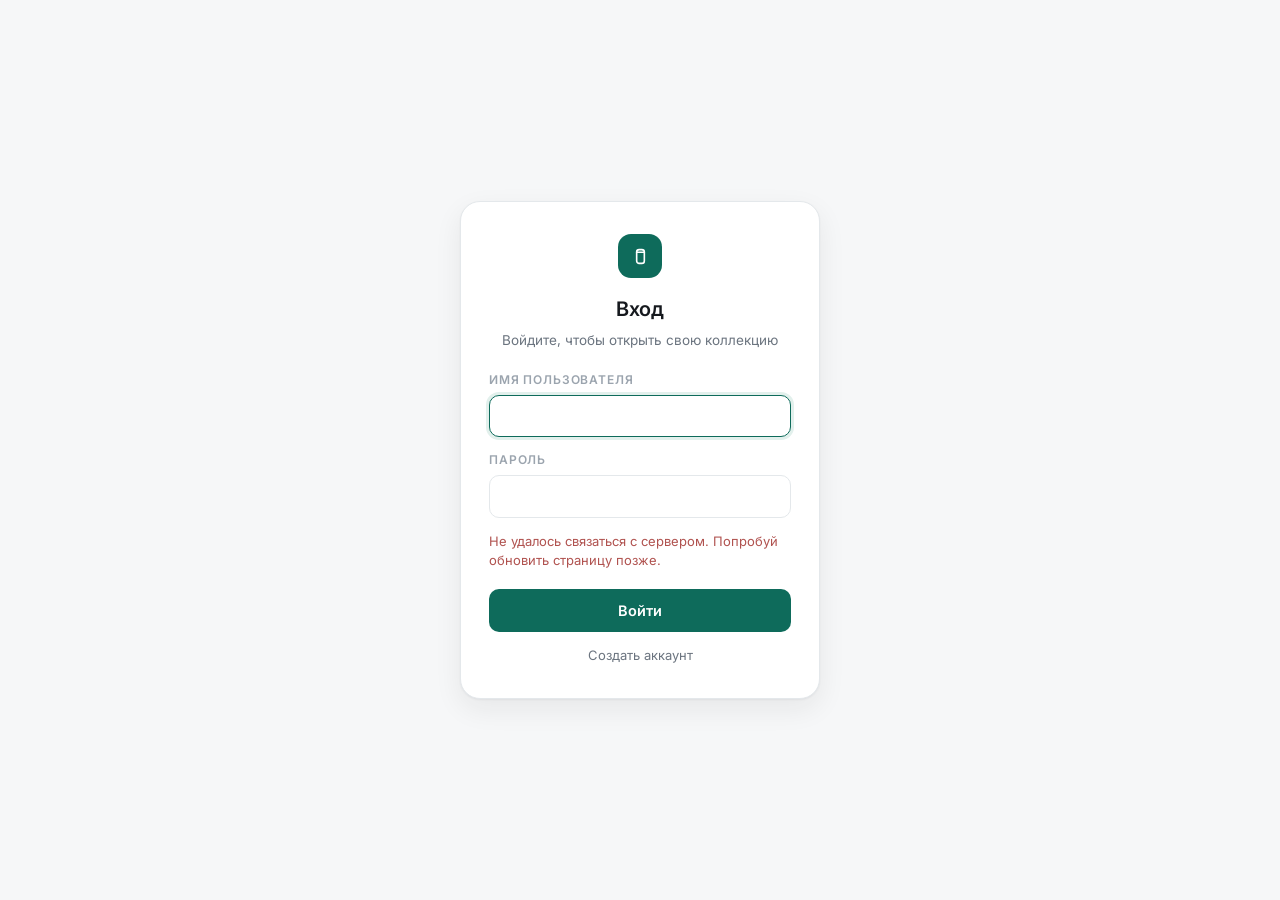
==== public/index.html @ 8c987278 "Аккаунты и серверная БД (SQLite): вход/регистрация, коллекция через API; Docker Compose + Caddy" ====
<!DOCTYPE html>
<html lang="ru">
<head>
  <meta charset="UTF-8" />
  <meta name="viewport" content="width=device-width, initial-scale=1" />
  <title>Каталог банок — личная коллекция энергетиков</title>
  <script>
    if (location.hostname.indexOf('github.io') !== -1) {
      location.replace('https://collectionqusta.duckdns.org/');
    }
  </script>
  <link rel="icon" href="data:image/svg+xml,%3Csvg xmlns='http://www.w3.org/2000/svg' viewBox='0 0 32 32'%3E%3Crect width='32' height='32' rx='9' fill='%230E6B5B'/%3E%3Crect x='11.5' y='7' width='9' height='18' rx='3' fill='white'/%3E%3C/svg%3E" />
  <link rel="preconnect" href="https://fonts.googleapis.com" />
  <link rel="preconnect" href="https://fonts.gstatic.com" crossorigin />
  <link href="https://fonts.googleapis.com/css2?family=Inter:wght@400;500;600&display=swap" rel="stylesheet" />
  <link rel="stylesheet" href="styles.css" />
</head>
<body>
  <div class="auth-screen" id="authScreen" hidden>
    <form class="auth-card" id="authForm" novalidate>
      <div class="logo auth-logo" aria-hidden="true">
        <svg viewBox="0 0 24 24" fill="none" stroke="currentColor" stroke-width="1.7" stroke-linecap="round">
          <rect x="8" y="4.8" width="8" height="14.4" rx="2.6" />
          <path d="M8 7.6h8" />
        </svg>
      </div>
      <h1 class="auth-title" id="authTitle">Вход</h1>
      <p class="auth-sub" id="authSub">Войдите, чтобы открыть свою коллекцию</p>
      <div class="field">
        <label class="label" for="aUser">Имя пользователя</label>
        <input type="text" id="aUser" maxlength="32" autocomplete="username" />
      </div>
      <div class="field">
        <label class="label" for="aPass">Пароль</label>
        <input type="password" id="aPass" maxlength="128" autocomplete="current-password" />
      </div>
      <p class="form-error" id="authError" hidden></p>
      <button type="submit" class="btn-primary" id="authSubmit">Войти</button>
      <button type="button" class="link-btn" id="authToggle">Создать аккаунт</button>
    </form>
  </div>

  <div id="appShell" hidden>
  <header class="topbar">
    <div class="container">
      <div class="logo" aria-hidden="true">
        <svg viewBox="0 0 24 24" fill="none" stroke="currentColor" stroke-width="1.7" stroke-linecap="round">
          <rect x="8" y="4.8" width="8" height="14.4" rx="2.6" />
          <path d="M8 7.6h8" />
        </svg>
      </div>
      <div>
        <h1 class="page-title">Каталог банок</h1>
        <p class="page-sub" id="collectionSub"></p>
      </div>
      <button class="btn-primary add-btn" id="addCanBtn" type="button">
        <svg viewBox="0 0 24 24" fill="none" stroke="currentColor" stroke-width="2.2" stroke-linecap="round" aria-hidden="true">
          <path d="M12 5v14M5 12h14" />
        </svg>
        Добавить банку
      </button>
      <div class="user-area">
        <span class="user-chip" id="userChip" hidden></span>
        <button class="link-btn" id="logoutBtn" type="button" hidden>Выйти</button>
      </div>
    </div>
  </header>

  <section class="toolbar">
    <form class="container toolbar-row" id="filters" autocomplete="off">
      <label class="search">
        <svg class="search-icon" viewBox="0 0 24 24" fill="none" stroke="currentColor" stroke-width="2" stroke-linecap="round" aria-hidden="true">
          <circle cx="11" cy="11" r="7" />
          <path d="m20 20-3.5-3.5" />
        </svg>
        <input id="searchInput" type="search" placeholder="Поиск: бренд, вкус, страна…" aria-label="Поиск по коллекции" />
      </label>
      <select class="select" id="filterBrand" aria-label="Фильтр по бренду">
        <option value="">Все бренды</option>
      </select>
      <select class="select" id="filterCountry" aria-label="Фильтр по стране">
        <option value="">Все страны</option>
      </select>
      <select class="select" id="filterFlavor" aria-label="Фильтр по вкусу">
        <option value="">Все вкусы</option>
      </select>
      <select class="select" id="sortBy" aria-label="Сортировка">
        <option value="number-asc">По номеру (сначала старые)</option>
        <option value="number-desc">По номеру (сначала новые)</option>
        <option value="rating-desc">По рейтингу</option>
        <option value="brand-asc">По бренду А–Я</option>
      </select>
    </form>
  </section>

  <main class="gallery">
    <div class="container">
      <section class="grid" id="grid" aria-label="Банки коллекции"></section>
      <div class="empty" id="emptyState" hidden>
        <h2>Ничего не найдено</h2>
        <p>Попробуйте изменить запрос или сбросить фильтры.</p>
        <button class="link-btn" id="resetFilters" type="button">Сбросить фильтры</button>
      </div>
      <footer class="footer">
        Коллекция хранится на сервере и доступна только из твоего аккаунта.
      </footer>
    </div>
  </main>
  </div>

  <div class="overlay" id="overlay"></div>

  <aside class="panel" id="panel" role="dialog" aria-modal="true" aria-labelledby="panelTitle">
    <button class="panel-close" id="panelClose" aria-label="Закрыть карточку">
      <svg viewBox="0 0 24 24" fill="none" stroke="currentColor" stroke-width="2" stroke-linecap="round" aria-hidden="true">
        <path d="M6 6l12 12M18 6L6 18" />
      </svg>
    </button>
    <div class="panel-media" id="panelMedia"></div>
    <div class="panel-body">
      <header>
        <p class="panel-number" id="panelNumber"></p>
        <p class="panel-eyebrow" id="panelBrand"></p>
        <h2 class="panel-title" id="panelTitle"></h2>
      </header>
      <dl class="meta">
        <div class="meta-row"><dt>Страна</dt><dd id="metaCountry"></dd></div>
        <div class="meta-row"><dt>Дата пробы</dt><dd id="metaDate"></dd></div>
        <div class="meta-row"><dt>Объём</dt><dd id="metaVolume"></dd></div>
      </dl>
      <section>
        <h3 class="label">Оценка</h3>
        <div class="stars" id="panelStars" aria-label="Оценка банки от 1 до 5"></div>
        <button class="link-btn clear-btn" id="clearRating" type="button" hidden>Сбросить оценку</button>
      </section>
      <section>
        <h3 class="label">Заметки</h3>
        <p class="notes" id="panelNotes"></p>
      </section>
      <section>
        <button class="link-btn danger" id="deleteCan" type="button" hidden>Удалить банку из коллекции</button>
      </section>
    </div>
  </aside>

  <aside class="panel form-panel" id="formPanel" role="dialog" aria-modal="true" aria-labelledby="formTitle">
    <button class="panel-close" id="formClose" aria-label="Закрыть форму">
      <svg viewBox="0 0 24 24" fill="none" stroke="currentColor" stroke-width="2" stroke-linecap="round" aria-hidden="true">
        <path d="M6 6l12 12M18 6L6 18" />
      </svg>
    </button>
    <div class="form-body">
      <header>
        <p class="panel-number">Новая банка</p>
        <h2 class="panel-title" id="formTitle">Добавить в коллекцию</h2>
      </header>
      <form id="addForm" novalidate>
        <div class="dropzone" id="dropzone" tabindex="0" role="button" aria-label="Выбрать фото банки">
          <img id="photoPreview" alt="Предпросмотр фото" hidden />
          <div class="dz-empty" id="dzEmpty">
            <svg viewBox="0 0 24 24" fill="none" stroke="currentColor" stroke-width="1.8" stroke-linecap="round" stroke-linejoin="round" aria-hidden="true">
              <path d="M12 16V4m0 0 4 4m-4-4L8 8" />
              <path d="M4 16v3a1 1 0 0 0 1 1h14a1 1 0 0 0 1-1v-3" />
            </svg>
            <p>Перетащи фото сюда<br />или нажми, чтобы выбрать файл</p>
          </div>
          <button type="button" class="dz-remove" id="photoRemove" hidden>Убрать фото</button>
        </div>
        <input type="file" id="photoInput" accept="image/*" hidden />

        <div class="field" id="colorField">
          <label class="label" for="colorInput">Цвет банки-заглушки</label>
          <input type="color" id="colorInput" value="#0E6B5B" />
        </div>
        <div class="field">
          <label class="label" for="fNumber">Каталожный номер</label>
          <input type="number" id="fNumber" min="1" step="1" inputmode="numeric" />
        </div>
        <div class="field">
          <label class="label" for="fBrand">Бренд *</label>
          <input type="text" id="fBrand" list="brandList" maxlength="60" />
          <datalist id="brandList"></datalist>
        </div>
        <div class="field">
          <label class="label" for="fFlavor">Вкус *</label>
          <input type="text" id="fFlavor" maxlength="80" />
        </div>
        <div class="field">
          <label class="label" for="fCountry">Страна *</label>
          <input type="text" id="fCountry" list="countryList" maxlength="60" />
          <datalist id="countryList"></datalist>
        </div>
        <div class="field">
          <label class="label" for="fVolume">Объём</label>
          <input type="text" id="fVolume" maxlength="30" placeholder="500 мл" />
        </div>
        <div class="field">
          <label class="label" for="fDate">Дата пробы</label>
          <input type="date" id="fDate" />
        </div>
        <div class="field">
          <label class="label" for="fNotes">Заметки</label>
          <textarea id="fNotes" rows="4" maxlength="2000"></textarea>
        </div>
        <p class="form-error" id="formError" hidden></p>
        <button type="submit" class="btn-primary" id="saveBtn">Добавить банку</button>
      </form>
    </div>
  </aside>

  <script src="app.js"></script>
</body>
</html>
---- public/styles.css ----
*, *::before, *::after { box-sizing: border-box; }

[hidden] { display: none !important; }

:root {
  --bg: #F6F7F8;
  --surface: #FFFFFF;
  --ink: #16191E;
  --ink-2: #6B747F;
  --ink-3: #9BA4AE;
  --line: #E4E8EB;
  --line-strong: #C9D0D6;
  --accent: #0E6B5B;
  --accent-soft: #E2F0EC;
  --star: #E2A63B;
  --star-empty: #DFE3E7;
  --media-bg: #F1F3F5;
  --radius: 16px;
  --shadow: 0 1px 2px rgba(22, 25, 30, .05), 0 10px 28px rgba(22, 25, 30, .07);
  --font: "Inter", system-ui, -apple-system, "Segoe UI", Roboto, Arial, sans-serif;
  --mono: ui-monospace, "SF Mono", "Cascadia Mono", Consolas, monospace;
}

html { scroll-behavior: smooth; }

body {
  margin: 0;
  font-family: var(--font);
  font-size: 15px;
  line-height: 1.5;
  color: var(--ink);
  background: var(--bg);
  -webkit-font-smoothing: antialiased;
  text-rendering: optimizeLegibility;
}

body.no-scroll { overflow: hidden; }

.container {
  max-width: 1160px;
  margin-inline: auto;
  padding-inline: 24px;
}

.topbar { padding: 44px 0 20px; }

.topbar .container {
  display: flex;
  align-items: center;
  gap: 14px;
  flex-wrap: wrap;
}

.logo {
  width: 42px;
  height: 42px;
  border-radius: 12px;
  background: var(--accent);
  color: #fff;
  display: grid;
  place-items: center;
  flex: none;
}

.logo svg { width: 23px; height: 23px; }

.page-title {
  margin: 0;
  font-size: 22px;
  font-weight: 600;
  letter-spacing: -0.02em;
  line-height: 1.2;
}

.page-sub {
  margin: 2px 0 0;
  font-size: 13.5px;
  color: var(--ink-2);
}

.toolbar {
  position: sticky;
  top: 0;
  z-index: 10;
  padding: 14px 0 16px;
  background: rgba(246, 247, 248, .88);
  backdrop-filter: blur(10px);
  -webkit-backdrop-filter: blur(10px);
}

.toolbar-row {
  display: flex;
  flex-wrap: wrap;
  gap: 10px;
}

.search {
  position: relative;
  flex: 1 1 260px;
  min-width: 0;
}

.search-icon {
  position: absolute;
  left: 13px;
  top: 50%;
  translate: 0 -50%;
  width: 17px;
  height: 17px;
  color: var(--ink-3);
  pointer-events: none;
}

input[type="search"],
.select {
  font: inherit;
  color: var(--ink);
  background: var(--surface);
  border: 1px solid var(--line);
  border-radius: 12px;
  padding: 10px 14px;
  transition: border-color .18s ease, box-shadow .18s ease;
}

input[type="search"] {
  width: 100%;
  padding-left: 40px;
}

input[type="search"]::placeholder { color: var(--ink-3); }

input[type="search"]:focus,
.select:focus {
  outline: none;
  border-color: var(--accent);
  box-shadow: 0 0 0 3px var(--accent-soft);
}

.select {
  appearance: none;
  -webkit-appearance: none;
  padding-right: 34px;
  background-image: url("data:image/svg+xml,%3Csvg xmlns='http://www.w3.org/2000/svg' width='12' height='12' viewBox='0 0 24 24' fill='none' stroke='%236B747F' stroke-width='2.4' stroke-linecap='round' stroke-linejoin='round'%3E%3Cpath d='m6 9 6 6 6-6'/%3E%3C/svg%3E");
  background-repeat: no-repeat;
  background-position: right 12px center;
  cursor: pointer;
  max-width: 100%;
}

.gallery { padding-bottom: 96px; }

.grid {
  display: grid;
  grid-template-columns: repeat(auto-fill, minmax(235px, 1fr));
  gap: 22px;
}

.card {
  position: relative;
  display: flex;
  flex-direction: column;
  padding: 0;
  font: inherit;
  color: inherit;
  text-align: left;
  background: var(--surface);
  border: 1px solid var(--line);
  border-radius: var(--radius);
  overflow: hidden;
  cursor: pointer;
  transition: border-color .2s ease, box-shadow .2s ease;
}

.card-remove {
  position: absolute;
  top: 10px;
  right: 10px;
  z-index: 1;
  width: 30px;
  height: 30px;
  border-radius: 50%;
  display: grid;
  place-items: center;
  background: rgba(255, 255, 255, .92);
  border: 1px solid var(--line);
  color: var(--ink-2);
  cursor: pointer;
  opacity: 0;
  transition: opacity .18s ease, border-color .18s ease, color .18s ease;
}

.card:hover .card-remove,
.card:focus-within .card-remove,
.card-remove:focus-visible { opacity: 1; }

.card-remove:hover {
  border-color: #E0B4B2;
  color: #B0524F;
}

.card-remove:focus-visible {
  outline: 2px solid var(--accent);
  outline-offset: 1px;
}

.card-remove svg {
  width: 13px;
  height: 13px;
}

@media (hover: none) {
  .card-remove { opacity: .75; }
}

.card:hover {
  border-color: var(--line-strong);
  box-shadow: var(--shadow);
}

.card:focus-visible,
.star:focus-visible,
.panel-close:focus-visible,
.link-btn:focus-visible {
  outline: 2px solid var(--accent);
  outline-offset: 2px;
}

.card-media {
  aspect-ratio: 1 / 1.12;
  display: grid;
  place-items: center;
  padding: 22px;
  background: var(--media-bg);
  border-bottom: 1px solid var(--line);
}

.card-media svg,
.card-media img {
  width: 100%;
  height: 100%;
  object-fit: contain;
}

.card-body {
  display: grid;
  gap: 3px;
  padding: 15px 16px 17px;
}

.card-row {
  display: flex;
  align-items: center;
  justify-content: space-between;
  gap: 8px;
  min-height: 14px;
}

.card-number {
  font-family: var(--mono);
  font-size: 11.5px;
  letter-spacing: .08em;
  color: var(--ink-3);
}

.mini-stars {
  display: inline-flex;
  gap: 1px;
}

.mini-stars svg { width: 12px; height: 12px; display: block; }
.mini-stars .on { color: var(--star); }
.mini-stars .off { color: var(--star-empty); }

.card-brand {
  margin: 3px 0 0;
  font-size: 15px;
  font-weight: 600;
  letter-spacing: -0.01em;
}

.card-flavor {
  margin: 0;
  font-size: 13.5px;
  color: var(--ink-2);
}

.card-country {
  margin: 8px 0 0;
  font-size: 12.5px;
  color: var(--ink-3);
}

@keyframes rise {
  from { opacity: 0; transform: translateY(14px); }
}

.card.appear {
  animation: rise .6s cubic-bezier(.22, .8, .26, 1) both;
  animation-delay: calc(var(--i, 0) * 45ms);
}

.empty {
  padding: 90px 20px;
  text-align: center;
  color: var(--ink-2);
}

.empty h2 {
  margin: 0 0 6px;
  font-size: 17px;
  font-weight: 600;
  color: var(--ink);
}

.empty p {
  margin: 0 0 18px;
  font-size: 14px;
}

.link-btn {
  border: 0;
  background: none;
  padding: 0;
  margin: 0;
  font: inherit;
  font-size: 13px;
  color: var(--ink-2);
  cursor: pointer;
  text-decoration: underline transparent;
  text-underline-offset: 3px;
  transition: color .15s ease, text-decoration-color .15s ease;
}

.link-btn:hover {
  color: var(--ink);
  text-decoration-color: currentColor;
}

.link-btn.danger { color: #B0524F; }

.link-btn.danger:hover { color: #8F3B39; }

.clear-btn { margin-top: 10px; }

.footer {
  margin-top: 40px;
  font-size: 12.5px;
  color: var(--ink-3);
}

.footer code {
  font-family: var(--mono);
  font-size: .92em;
  background: #EDF0F2;
  padding: 1px 5px;
  border-radius: 5px;
}

.overlay {
  position: fixed;
  inset: 0;
  z-index: 40;
  background: rgba(18, 21, 26, .34);
  opacity: 0;
  visibility: hidden;
  transition: opacity .32s ease, visibility 0s linear .32s;
}

.overlay.show {
  opacity: 1;
  visibility: visible;
  transition: opacity .32s ease;
}

.panel {
  position: fixed;
  top: 0;
  right: 0;
  bottom: 0;
  z-index: 50;
  width: min(440px, 100%);
  background: var(--surface);
  border-left: 1px solid var(--line);
  transform: translateX(103%);
  visibility: hidden;
  overflow-y: auto;
  transition: transform .42s cubic-bezier(.22, .8, .26, 1), visibility 0s linear .42s;
}

.panel.open {
  transform: none;
  visibility: visible;
  transition: transform .42s cubic-bezier(.22, .8, .26, 1);
}

.panel-close {
  position: absolute;
  top: 14px;
  right: 14px;
  z-index: 2;
  width: 38px;
  height: 38px;
  border-radius: 50%;
  display: grid;
  place-items: center;
  background: var(--surface);
  color: var(--ink-2);
  border: 1px solid var(--line);
  cursor: pointer;
  transition: border-color .18s ease, color .18s ease;
}

.panel-close:hover {
  border-color: var(--line-strong);
  color: var(--ink);
}

.panel-close svg { width: 17px; height: 17px; }

.panel-media {
  height: 340px;
  display: grid;
  place-items: center;
  padding: 44px 60px;
  background: var(--media-bg);
  border-bottom: 1px solid var(--line);
}

.panel-media svg,
.panel-media img {
  max-width: 100%;
  max-height: 100%;
}

.panel-body {
  padding: 26px 28px 44px;
  display: grid;
  gap: 26px;
}

.panel-number {
  margin: 0;
  font-family: var(--mono);
  font-size: 12px;
  letter-spacing: .1em;
  color: var(--accent);
}

.panel-eyebrow {
  margin: 14px 0 3px;
  font-size: 12px;
  font-weight: 600;
  letter-spacing: .09em;
  text-transform: uppercase;
  color: var(--ink-3);
}

.panel-title {
  margin: 0;
  font-size: 22px;
  font-weight: 600;
  letter-spacing: -0.015em;
  line-height: 1.25;
}

.meta { margin: 0; }

.meta-row {
  display: grid;
  grid-template-columns: 118px 1fr;
  gap: 12px;
  padding: 11px 0;
  border-top: 1px solid var(--line);
}

.meta-row dt {
  font-size: 13px;
  color: var(--ink-2);
}

.meta-row dd {
  margin: 0;
  font-size: 14px;
  font-weight: 500;
}

.label {
  margin: 0 0 10px;
  font-size: 12px;
  font-weight: 600;
  letter-spacing: .07em;
  text-transform: uppercase;
  color: var(--ink-3);
}

.stars {
  display: flex;
  gap: 4px;
}

.star {
  width: 34px;
  height: 34px;
  padding: 5px;
  border: 0;
  border-radius: 8px;
  background: none;
  color: var(--star-empty);
  cursor: pointer;
  transition: color .15s ease;
}

.star svg {
  width: 100%;
  height: 100%;
  display: block;
  fill: currentColor;
}

.stars .star.on { color: var(--star); }

.stars.hover .star.pre { color: var(--star); }

.stars.hover .star:not(.pre) { color: var(--star-empty); }

.notes {
  margin: 0;
  font-size: 14.5px;
  line-height: 1.65;
  white-space: pre-line;
}

.notes.is-empty { color: var(--ink-3); }

.btn-primary {
  display: inline-flex;
  align-items: center;
  justify-content: center;
  gap: 8px;
  border: 0;
  border-radius: 10px;
  padding: 11px 18px;
  background: var(--accent);
  color: #fff;
  font: inherit;
  font-weight: 600;
  font-size: 14.5px;
  cursor: pointer;
  transition: background .18s ease;
}

.btn-primary:hover { background: #0A574A; }

.btn-primary:focus-visible {
  outline: 2px solid var(--accent);
  outline-offset: 2px;
}

.add-btn {
  margin-left: auto;
  flex: none;
  padding: 9px 14px;
  font-size: 14px;
}

.add-btn svg {
  width: 15px;
  height: 15px;
}

.form-body {
  padding: 26px 28px 44px;
  display: grid;
  gap: 24px;
}

.form-body form {
  display: grid;
  gap: 16px;
}

.field {
  display: grid;
  gap: 6px;
}

.field .label { margin: 0; }

.field input[type="text"],
.field input[type="number"],
.field input[type="date"],
.field input[type="color"],
.field textarea {
  font: inherit;
  color: var(--ink);
  background: var(--surface);
  border: 1px solid var(--line);
  border-radius: 10px;
  padding: 9px 12px;
  width: 100%;
  transition: border-color .18s ease, box-shadow .18s ease;
}

.field input:focus,
.field textarea:focus {
  outline: none;
  border-color: var(--accent);
  box-shadow: 0 0 0 3px var(--accent-soft);
}

.field input[type="color"] {
  padding: 4px;
  height: 40px;
  cursor: pointer;
}

.field textarea {
  resize: vertical;
  min-height: 96px;
}

.form-panel .invalid { border-color: #C4524F !important; }

.form-error {
  margin: 0;
  font-size: 13px;
  color: #B0524F;
}

.dropzone {
  position: relative;
  display: grid;
  place-items: center;
  min-height: 150px;
  padding: 18px;
  border: 1.5px dashed var(--line-strong);
  border-radius: 12px;
  background: var(--media-bg);
  cursor: pointer;
  text-align: center;
  transition: border-color .18s ease, background .18s ease;
}

.dropzone:hover,
.dropzone.dragover {
  border-color: var(--accent);
  background: var(--accent-soft);
}

.dropzone:focus-visible {
  outline: 2px solid var(--accent);
  outline-offset: 2px;
}

.dropzone img {
  max-width: 100%;
  max-height: 220px;
  border-radius: 8px;
}

.dz-empty {
  display: grid;
  gap: 8px;
  justify-items: center;
  color: var(--ink-2);
  font-size: 13.5px;
}

.dz-empty p { margin: 0; }

.dz-empty svg {
  width: 26px;
  height: 26px;
  color: var(--ink-3);
}

.dz-remove {
  position: absolute;
  top: 10px;
  right: 10px;
  border: 1px solid var(--line);
  border-radius: 8px;
  background: var(--surface);
  color: var(--ink-2);
  font: inherit;
  font-size: 12.5px;
  padding: 5px 10px;
  cursor: pointer;
  transition: border-color .15s ease, color .15s ease;
}

.dz-remove:hover {
  border-color: var(--line-strong);
  color: var(--ink);
}

@media (max-width: 640px) {
  .topbar { padding: 28px 0 12px; }
  .toolbar-row .search { flex-basis: 100%; }
  .select { flex: 1 1 44%; }
  .panel-media { height: 280px; padding: 40px 44px; }
  .panel-body { padding: 22px 20px 40px; }
}

@media (prefers-reduced-motion: reduce) {
  *, *::before, *::after {
    animation-duration: .01ms !important;
    transition-duration: .01ms !important;
  }
}

.user-area {
  display: flex;
  align-items: center;
  gap: 10px;
}

.user-chip {
  font-size: 13px;
  font-weight: 500;
  color: var(--ink-2);
  background: var(--surface);
  border: 1px solid var(--line);
  border-radius: 999px;
  padding: 6px 12px;
  white-space: nowrap;
}

#logoutBtn { font-size: 13px; }

.auth-screen {
  position: fixed;
  inset: 0;
  z-index: 60;
  display: grid;
  place-items: center;
  padding: 24px;
  background: var(--bg);
  overflow-y: auto;
}

.auth-card {
  width: min(360px, 100%);
  background: var(--surface);
  border: 1px solid var(--line);
  border-radius: 20px;
  padding: 32px 28px;
  display: grid;
  gap: 14px;
  box-shadow: var(--shadow);
}

.auth-logo {
  width: 44px;
  height: 44px;
  margin: 0 auto 2px;
  border-radius: 13px;
}

.auth-title {
  margin: 0;
  text-align: center;
  font-size: 20px;
  font-weight: 600;
  letter-spacing: -0.02em;
}

.auth-sub {
  margin: -8px 0 6px;
  text-align: center;
  font-size: 13.5px;
  color: var(--ink-2);
}

.auth-card .field input[type="text"],
.auth-card .field input[type="password"] {
  font: inherit;
  color: var(--ink);
  background: var(--surface);
  border: 1px solid var(--line);
  border-radius: 10px;
  padding: 9px 12px;
  width: 100%;
  transition: border-color .18s ease, box-shadow .18s ease;
}

.auth-card .field input:focus {
  outline: none;
  border-color: var(--accent);
  box-shadow: 0 0 0 3px var(--accent-soft);
}

.auth-card .btn-primary {
  width: 100%;
  margin-top: 4px;
}

.auth-card .link-btn {
  justify-self: center;
}

@media (max-width: 640px) {
  .user-chip { display: none; }
}
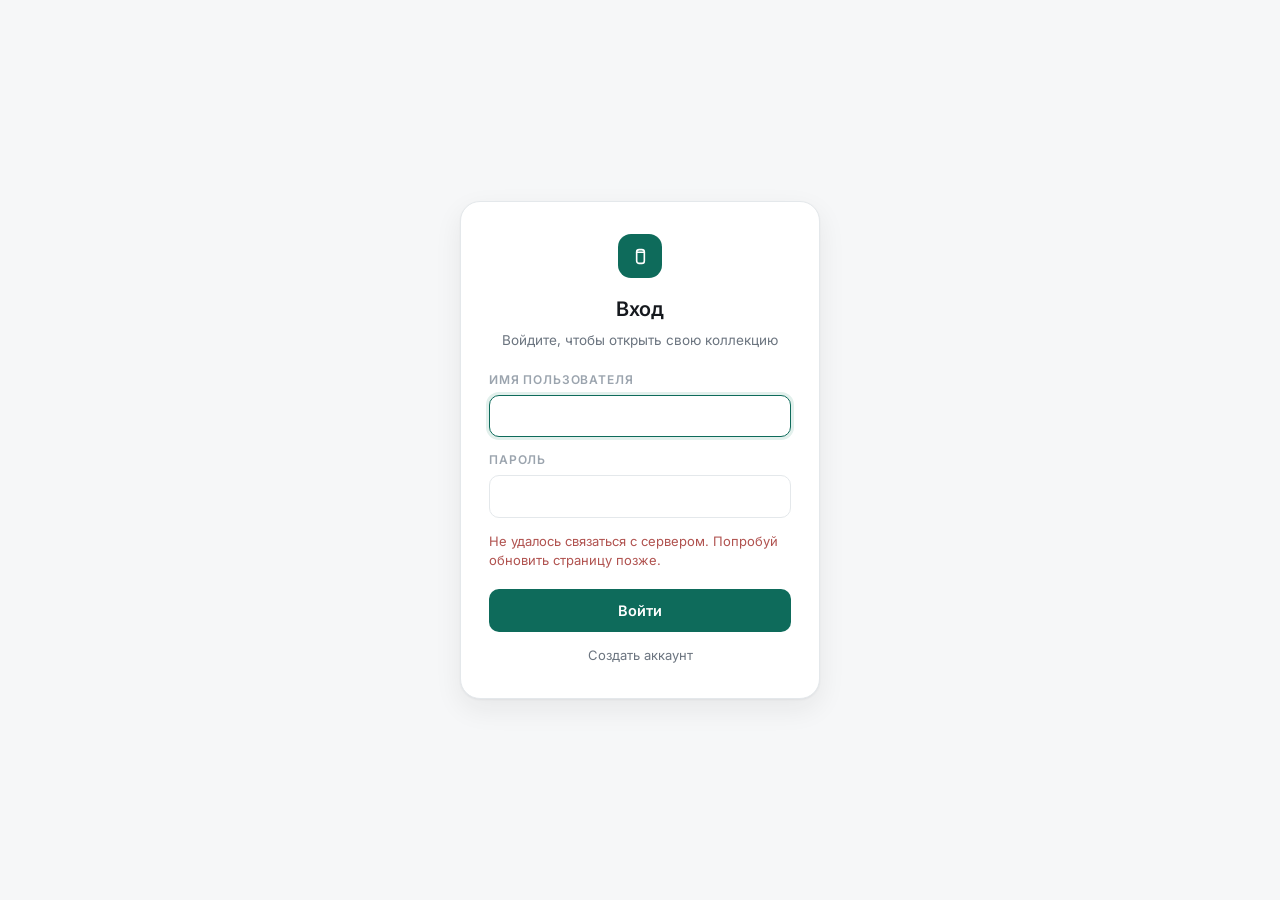
==== commit 54ef20cc: "редактирование объема, даты и цвета заглушки у банок" ====
--- a/public/index.html
+++ b/public/index.html
@@ -8,6 +8,15 @@
     if (location.hostname.indexOf('github.io') !== -1) {
       location.replace('https://collectionqusta.duckdns.org/');
     }
+    try {
+      var __theme = localStorage.getItem('can-catalog:theme');
+      if (!__theme && window.matchMedia && window.matchMedia('(prefers-color-scheme: dark)').matches) {
+        __theme = 'dark';
+      }
+      if (__theme === 'dark') {
+        document.documentElement.setAttribute('data-theme', 'dark');
+      }
+    } catch (e) {}
   </script>
   <link rel="icon" href="data:image/svg+xml,%3Csvg xmlns='http://www.w3.org/2000/svg' viewBox='0 0 32 32'%3E%3Crect width='32' height='32' rx='9' fill='%230E6B5B'/%3E%3Crect x='11.5' y='7' width='9' height='18' rx='3' fill='white'/%3E%3C/svg%3E" />
   <link rel="preconnect" href="https://fonts.googleapis.com" />
@@ -60,6 +69,7 @@
         Добавить банку
       </button>
       <div class="user-area">
+        <button class="icon-btn" id="themeBtn" type="button" aria-label="Тёмная тема"></button>
         <span class="user-chip" id="userChip" hidden></span>
         <button class="link-btn" id="logoutBtn" type="button" hidden>Выйти</button>
       </div>
@@ -73,13 +83,10 @@
           <circle cx="11" cy="11" r="7" />
           <path d="m20 20-3.5-3.5" />
         </svg>
-        <input id="searchInput" type="search" placeholder="Поиск: бренд, вкус, страна…" aria-label="Поиск по коллекции" />
+        <input id="searchInput" type="search" placeholder="Поиск: бренд, вкус…" aria-label="Поиск по коллекции" />
       </label>
       <select class="select" id="filterBrand" aria-label="Фильтр по бренду">
         <option value="">Все бренды</option>
-      </select>
-      <select class="select" id="filterCountry" aria-label="Фильтр по стране">
-        <option value="">Все страны</option>
       </select>
       <select class="select" id="filterFlavor" aria-label="Фильтр по вкусу">
         <option value="">Все вкусы</option>
@@ -116,7 +123,24 @@
         <path d="M6 6l12 12M18 6L6 18" />
       </svg>
     </button>
-    <div class="panel-media" id="panelMedia"></div>
+    <div class="panel-media-wrap">
+      <div class="panel-media" id="panelMedia"></div>
+      <div class="panel-media-actions" id="panelMediaActions">
+        <label class="btn-media-action btn-color-action" id="panelColorWrap" title="Сменить цвет банки-заглушки">
+          <input type="color" id="panelColorInput" aria-label="Сменить цвет заглушки" />
+          <span>Цвет</span>
+        </label>
+        <button type="button" class="btn-media-action" id="panelPhotoBtn">
+          <svg viewBox="0 0 24 24" fill="none" stroke="currentColor" stroke-width="2" stroke-linecap="round" stroke-linejoin="round" aria-hidden="true" style="width:14px;height:14px"><path d="M23 19a2 2 0 0 1-2 2H3a2 2 0 0 1-2-2V8a2 2 0 0 1 2-2h4l2-3h6l2 3h4a2 2 0 0 1 2 2z"/><circle cx="12" cy="13" r="4"/></svg>
+          <span id="panelPhotoBtnText">Добавить фото</span>
+        </button>
+        <button type="button" class="btn-media-action danger" id="panelPhotoRemove" hidden>
+          <svg viewBox="0 0 24 24" fill="none" stroke="currentColor" stroke-width="2" stroke-linecap="round" aria-hidden="true" style="width:13px;height:13px"><path d="M6 6l12 12M18 6L6 18"/></svg>
+          Убрать
+        </button>
+      </div>
+      <input type="file" id="panelPhotoInput" accept="image/*" hidden />
+    </div>
     <div class="panel-body">
       <header>
         <p class="panel-number" id="panelNumber"></p>
@@ -124,9 +148,38 @@
         <h2 class="panel-title" id="panelTitle"></h2>
       </header>
       <dl class="meta">
-        <div class="meta-row"><dt>Страна</dt><dd id="metaCountry"></dd></div>
-        <div class="meta-row"><dt>Дата пробы</dt><dd id="metaDate"></dd></div>
-        <div class="meta-row"><dt>Объём</dt><dd id="metaVolume"></dd></div>
+        <div class="meta-row meta-row-editable" id="metaDateRow">
+          <dt>Дата пробы</dt>
+          <dd>
+            <div class="meta-val" id="metaDateVal">
+              <span id="metaDate"></span>
+              <button type="button" class="meta-edit-btn" id="editDateBtn" aria-label="Изменить дату пробы">
+                <svg viewBox="0 0 24 24" fill="none" stroke="currentColor" stroke-width="2" stroke-linecap="round" stroke-linejoin="round" aria-hidden="true"><path d="M12 20h9"/><path d="M16.5 3.5a2.121 2.121 0 0 1 3 3L7 19l-4 1 1-4L16.5 3.5z"/></svg>
+              </button>
+            </div>
+            <div class="meta-edit-form" id="dateEditForm" hidden>
+              <input type="date" id="dateInput" />
+              <button type="button" class="btn-primary btn-xs" id="saveDateBtn">ОК</button>
+              <button type="button" class="link-btn meta-cancel-btn" id="cancelDateBtn">✕</button>
+            </div>
+          </dd>
+        </div>
+        <div class="meta-row meta-row-editable" id="metaVolumeRow">
+          <dt>Объём</dt>
+          <dd>
+            <div class="meta-val" id="metaVolumeVal">
+              <span id="metaVolume"></span>
+              <button type="button" class="meta-edit-btn" id="editVolumeBtn" aria-label="Изменить объём">
+                <svg viewBox="0 0 24 24" fill="none" stroke="currentColor" stroke-width="2" stroke-linecap="round" stroke-linejoin="round" aria-hidden="true"><path d="M12 20h9"/><path d="M16.5 3.5a2.121 2.121 0 0 1 3 3L7 19l-4 1 1-4L16.5 3.5z"/></svg>
+              </button>
+            </div>
+            <div class="meta-edit-form" id="volumeEditForm" hidden>
+              <input type="text" id="volumeInput" maxlength="30" placeholder="500 мл" />
+              <button type="button" class="btn-primary btn-xs" id="saveVolumeBtn">ОК</button>
+              <button type="button" class="link-btn meta-cancel-btn" id="cancelVolumeBtn">✕</button>
+            </div>
+          </dd>
+        </div>
       </dl>
       <section>
         <h3 class="label">Оценка</h3>
@@ -134,8 +187,18 @@
         <button class="link-btn clear-btn" id="clearRating" type="button" hidden>Сбросить оценку</button>
       </section>
       <section>
-        <h3 class="label">Заметки</h3>
+        <div class="section-head">
+          <h3 class="label">Заметки</h3>
+          <button class="link-btn" id="editNotesBtn" type="button">Редактировать</button>
+        </div>
         <p class="notes" id="panelNotes"></p>
+        <div class="notes-edit-box" id="notesEditBox" hidden>
+          <textarea id="notesInput" rows="4" maxlength="2000" placeholder="Напишите заметку о вкусе, впечатлениях…"></textarea>
+          <div class="notes-edit-actions">
+            <button type="button" class="btn-primary btn-sm" id="saveNotesBtn">Сохранить</button>
+            <button type="button" class="link-btn" id="cancelNotesBtn">Отмена</button>
+          </div>
+        </div>
       </section>
       <section>
         <button class="link-btn danger" id="deleteCan" type="button" hidden>Удалить банку из коллекции</button>
@@ -186,11 +249,6 @@
           <input type="text" id="fFlavor" maxlength="80" />
         </div>
         <div class="field">
-          <label class="label" for="fCountry">Страна *</label>
-          <input type="text" id="fCountry" list="countryList" maxlength="60" />
-          <datalist id="countryList"></datalist>
-        </div>
-        <div class="field">
           <label class="label" for="fVolume">Объём</label>
           <input type="text" id="fVolume" maxlength="30" placeholder="500 мл" />
         </div>
--- a/public/styles.css
+++ b/public/styles.css
@@ -19,9 +19,46 @@
   --shadow: 0 1px 2px rgba(22, 25, 30, .05), 0 10px 28px rgba(22, 25, 30, .07);
   --font: "Inter", system-ui, -apple-system, "Segoe UI", Roboto, Arial, sans-serif;
   --mono: ui-monospace, "SF Mono", "Cascadia Mono", Consolas, monospace;
-}
-
-html { scroll-behavior: smooth; }
+  --on-accent: #FFFFFF;
+  --accent-hover: #0A574A;
+  --danger: #B0524F;
+  --danger-hover: #8F3B39;
+  --overlay-bg: rgba(18, 21, 26, .34);
+  --remove-bg: rgba(255, 255, 255, .92);
+  --code-bg: #EDF0F2;
+  --toolbar-bg: rgba(246, 247, 248, .88);
+  --toolbar-border: var(--line);
+  --can-shadow: rgba(22, 25, 30, .14);
+}
+
+html[data-theme="dark"] {
+  --bg: #101419;
+  --surface: #1A2027;
+  --ink: #ECEFF2;
+  --ink-2: #A8B1BB;
+  --ink-3: #7D8791;
+  --line: #2A333C;
+  --line-strong: #414C57;
+  --accent: #35B894;
+  --accent-soft: rgba(53, 184, 148, .14);
+  --on-accent: #06231C;
+  --accent-hover: #2AA585;
+  --star-empty: #3A434C;
+  --media-bg: #151B21;
+  --danger: #E08A86;
+  --danger-hover: #EFA9A5;
+  --overlay-bg: rgba(0, 0, 0, .55);
+  --remove-bg: rgba(26, 32, 39, .94);
+  --code-bg: #242D36;
+  --shadow: 0 1px 2px rgba(0, 0, 0, .4), 0 10px 28px rgba(0, 0, 0, .35);
+  --toolbar-bg: rgba(26, 32, 39, .88);
+  --toolbar-border: var(--line);
+  --can-shadow: rgba(0, 0, 0, .45);
+}
+
+html { scroll-behavior: smooth; color-scheme: light; }
+
+html[data-theme="dark"] { color-scheme: dark; }
 
 body {
   margin: 0;
@@ -56,7 +93,7 @@
   height: 42px;
   border-radius: 12px;
   background: var(--accent);
-  color: #fff;
+  color: var(--on-accent);
   display: grid;
   place-items: center;
   flex: none;
@@ -83,9 +120,11 @@
   top: 0;
   z-index: 10;
   padding: 14px 0 16px;
-  background: rgba(246, 247, 248, .88);
+  background: var(--toolbar-bg);
+  border-bottom: 1px solid var(--toolbar-border);
   backdrop-filter: blur(10px);
   -webkit-backdrop-filter: blur(10px);
+  transition: background-color .2s ease, border-color .2s ease;
 }
 
 .toolbar-row {
@@ -145,9 +184,13 @@
   background-position: right 12px center;
   cursor: pointer;
   max-width: 100%;
-}
-
-.gallery { padding-bottom: 96px; }
+  min-width: 0;
+}
+
+.gallery {
+  padding-top: 24px;
+  padding-bottom: 96px;
+}
 
 .grid {
   display: grid;
@@ -181,7 +224,7 @@
   border-radius: 50%;
   display: grid;
   place-items: center;
-  background: rgba(255, 255, 255, .92);
+  background: var(--remove-bg);
   border: 1px solid var(--line);
   color: var(--ink-2);
   cursor: pointer;
@@ -194,8 +237,8 @@
 .card-remove:focus-visible { opacity: 1; }
 
 .card-remove:hover {
-  border-color: #E0B4B2;
-  color: #B0524F;
+  border-color: var(--danger);
+  color: var(--danger);
 }
 
 .card-remove:focus-visible {
@@ -220,25 +263,41 @@
 .card:focus-visible,
 .star:focus-visible,
 .panel-close:focus-visible,
-.link-btn:focus-visible {
+.link-btn:focus-visible,
+.icon-btn:focus-visible {
   outline: 2px solid var(--accent);
   outline-offset: 2px;
 }
 
 .card-media {
   aspect-ratio: 1 / 1.12;
-  display: grid;
-  place-items: center;
+  display: flex;
+  align-items: center;
+  justify-content: center;
   padding: 22px;
   background: var(--media-bg);
   border-bottom: 1px solid var(--line);
-}
-
-.card-media svg,
-.card-media img {
+  overflow: hidden;
+  position: relative;
+}
+
+.card-media svg {
   width: 100%;
   height: 100%;
+  display: block;
+}
+
+.card-media img {
+  height: 82.5%;
+  max-width: 44%;
+  width: auto;
   object-fit: contain;
+  filter: drop-shadow(0 6px 12px var(--can-shadow));
+  transition: transform .2s ease;
+}
+
+.card:hover .card-media img {
+  transform: translateY(-2px);
 }
 
 .card-body {
@@ -267,7 +326,12 @@
   gap: 1px;
 }
 
-.mini-stars svg { width: 12px; height: 12px; display: block; }
+.mini-stars svg {
+  width: 12px;
+  height: 12px;
+  display: block;
+  fill: currentColor;
+}
 .mini-stars .on { color: var(--star); }
 .mini-stars .off { color: var(--star-empty); }
 
@@ -336,9 +400,9 @@
   text-decoration-color: currentColor;
 }
 
-.link-btn.danger { color: #B0524F; }
-
-.link-btn.danger:hover { color: #8F3B39; }
+.link-btn.danger { color: var(--danger); }
+
+.link-btn.danger:hover { color: var(--danger-hover); }
 
 .clear-btn { margin-top: 10px; }
 
@@ -351,7 +415,7 @@
 .footer code {
   font-family: var(--mono);
   font-size: .92em;
-  background: #EDF0F2;
+  background: var(--code-bg);
   padding: 1px 5px;
   border-radius: 5px;
 }
@@ -360,7 +424,7 @@
   position: fixed;
   inset: 0;
   z-index: 40;
-  background: rgba(18, 21, 26, .34);
+  background: var(--overlay-bg);
   opacity: 0;
   visibility: hidden;
   transition: opacity .32s ease, visibility 0s linear .32s;
@@ -417,19 +481,78 @@
 
 .panel-close svg { width: 17px; height: 17px; }
 
+.panel-media-wrap {
+  position: relative;
+}
+
+.panel-media-actions {
+  position: absolute;
+  bottom: 12px;
+  left: 50%;
+  transform: translateX(-50%);
+  display: flex;
+  gap: 8px;
+  z-index: 5;
+  white-space: nowrap;
+}
+
+.btn-media-action {
+  display: inline-flex;
+  align-items: center;
+  gap: 6px;
+  background: var(--surface);
+  color: var(--ink);
+  border: 1px solid var(--line);
+  border-radius: 20px;
+  padding: 6px 14px;
+  font: inherit;
+  font-size: 12.5px;
+  font-weight: 500;
+  cursor: pointer;
+  box-shadow: 0 2px 8px rgba(0, 0, 0, .08);
+  transition: border-color .18s ease, color .18s ease, background .18s ease;
+}
+
+.btn-media-action:hover {
+  border-color: var(--accent);
+  color: var(--accent);
+}
+
+.btn-media-action.danger:hover {
+  border-color: var(--danger);
+  color: var(--danger);
+}
+
 .panel-media {
   height: 340px;
-  display: grid;
-  place-items: center;
-  padding: 44px 60px;
+  display: flex;
+  align-items: center;
+  justify-content: center;
+  padding: 24px;
   background: var(--media-bg);
   border-bottom: 1px solid var(--line);
-}
-
-.panel-media svg,
-.panel-media img {
+  overflow: hidden;
+  position: relative;
+}
+
+.panel-media svg {
   max-width: 100%;
   max-height: 100%;
+  width: auto;
+  height: 100%;
+  display: block;
+  margin: 0 auto;
+}
+
+.panel-media img {
+  max-width: 80%;
+  max-height: 85%;
+  width: auto;
+  height: auto;
+  object-fit: contain;
+  display: block;
+  margin: 0 auto;
+  filter: drop-shadow(0 8px 16px var(--can-shadow));
 }
 
 .panel-body {
@@ -482,6 +605,92 @@
   margin: 0;
   font-size: 14px;
   font-weight: 500;
+}
+
+.meta-val {
+  display: flex;
+  align-items: center;
+  justify-content: space-between;
+  gap: 8px;
+}
+
+.meta-edit-btn {
+  display: inline-flex;
+  align-items: center;
+  justify-content: center;
+  background: none;
+  border: 0;
+  padding: 4px;
+  color: var(--ink-3);
+  cursor: pointer;
+  border-radius: 6px;
+  transition: color .15s ease, background .15s ease;
+}
+
+.meta-edit-btn:hover {
+  color: var(--accent);
+  background: var(--surface-hover);
+}
+
+.meta-edit-btn svg {
+  width: 14px;
+  height: 14px;
+}
+
+.meta-edit-form {
+  display: flex;
+  align-items: center;
+  gap: 6px;
+  margin-top: 2px;
+}
+
+.meta-edit-form input {
+  font: inherit;
+  font-size: 13px;
+  padding: 5px 8px;
+  border-radius: 7px;
+  border: 1px solid var(--line);
+  background: var(--surface);
+  color: var(--ink);
+  outline: none;
+  min-width: 0;
+  flex: 1;
+}
+
+.meta-edit-form input:focus {
+  border-color: var(--accent);
+}
+
+.btn-xs {
+  padding: 5px 10px;
+  font-size: 12px;
+  border-radius: 6px;
+}
+
+.meta-cancel-btn {
+  padding: 4px 6px;
+  font-size: 14px;
+  color: var(--ink-3);
+}
+
+.meta-cancel-btn:hover {
+  color: var(--ink);
+}
+
+.btn-color-action {
+  position: relative;
+  overflow: hidden;
+  cursor: pointer;
+}
+
+.btn-color-action input[type="color"] {
+  position: absolute;
+  top: 0;
+  left: 0;
+  width: 100%;
+  height: 100%;
+  opacity: 0;
+  cursor: pointer;
 }
 
 .label {
@@ -528,6 +737,52 @@
   font-size: 14.5px;
   line-height: 1.65;
   white-space: pre-line;
+}
+
+.section-head {
+  display: flex;
+  align-items: center;
+  justify-content: space-between;
+  margin-bottom: 8px;
+}
+
+.section-head .label { margin: 0; }
+
+.notes-edit-box {
+  display: grid;
+  gap: 10px;
+  margin-top: 8px;
+}
+
+.notes-edit-box textarea {
+  font: inherit;
+  color: var(--ink);
+  background: var(--surface);
+  border: 1px solid var(--line);
+  border-radius: 10px;
+  padding: 9px 12px;
+  width: 100%;
+  resize: vertical;
+  min-height: 96px;
+  transition: border-color .18s ease, box-shadow .18s ease;
+}
+
+.notes-edit-box textarea:focus {
+  outline: none;
+  border-color: var(--accent);
+  box-shadow: 0 0 0 3px var(--accent-soft);
+}
+
+.notes-edit-actions {
+  display: flex;
+  align-items: center;
+  gap: 12px;
+}
+
+.btn-sm {
+  padding: 6px 14px;
+  font-size: 13px;
+  border-radius: 8px;
 }
 
 .notes.is-empty { color: var(--ink-3); }
@@ -541,7 +796,7 @@
   border-radius: 10px;
   padding: 11px 18px;
   background: var(--accent);
-  color: #fff;
+  color: var(--on-accent);
   font: inherit;
   font-weight: 600;
   font-size: 14.5px;
@@ -549,7 +804,7 @@
   transition: background .18s ease;
 }
 
-.btn-primary:hover { background: #0A574A; }
+.btn-primary:hover { background: var(--accent-hover); }
 
 .btn-primary:focus-visible {
   outline: 2px solid var(--accent);
@@ -566,6 +821,30 @@
 .add-btn svg {
   width: 15px;
   height: 15px;
+}
+
+.icon-btn {
+  width: 38px;
+  height: 38px;
+  border-radius: 11px;
+  display: grid;
+  place-items: center;
+  flex: none;
+  background: var(--surface);
+  color: var(--ink-2);
+  border: 1px solid var(--line);
+  cursor: pointer;
+  transition: border-color .18s ease, color .18s ease;
+}
+
+.icon-btn:hover {
+  border-color: var(--line-strong);
+  color: var(--ink);
+}
+
+.icon-btn svg {
+  width: 18px;
+  height: 18px;
 }
 
 .form-body {
@@ -619,12 +898,12 @@
   min-height: 96px;
 }
 
-.form-panel .invalid { border-color: #C4524F !important; }
+.form-panel .invalid { border-color: var(--danger) !important; }
 
 .form-error {
   margin: 0;
   font-size: 13px;
-  color: #B0524F;
+  color: var(--danger);
 }
 
 .dropzone {
@@ -696,10 +975,32 @@
 
 @media (max-width: 640px) {
   .topbar { padding: 28px 0 12px; }
+  .page-title { font-size: 19px; }
+  .topbar .container { gap: 10px; }
+  .user-area { margin-left: auto; }
+  .add-btn { order: 4; flex: 1 1 100%; margin-left: 0; justify-content: center; padding: 11px 14px; }
   .toolbar-row .search { flex-basis: 100%; }
   .select { flex: 1 1 44%; }
-  .panel-media { height: 280px; padding: 40px 44px; }
+  .toolbar input,
+  .toolbar .select,
+  .field input,
+  .field textarea,
+  .auth-card input { font-size: 16px; }
+  .grid { grid-template-columns: repeat(2, minmax(0, 1fr)); gap: 12px; }
+  .card-media { padding: 12px; }
+  .card-body { padding: 10px 12px 12px; }
+  .card-brand { font-size: 13.5px; }
+  .card-flavor { font-size: 12.5px; }
+  .card-country { font-size: 11.5px; margin-top: 5px; }
+  .gallery { padding-top: 16px; padding-bottom: 64px; }
+  .panel-media { height: 260px; padding: 18px; }
   .panel-body { padding: 22px 20px 40px; }
+  .form-body { padding: 22px 20px 40px; }
+  .empty { padding: 60px 16px; }
+}
+
+@media (max-width: 380px) {
+  .meta-row { grid-template-columns: 96px 1fr; gap: 8px; }
 }
 
 @media (prefers-reduced-motion: reduce) {
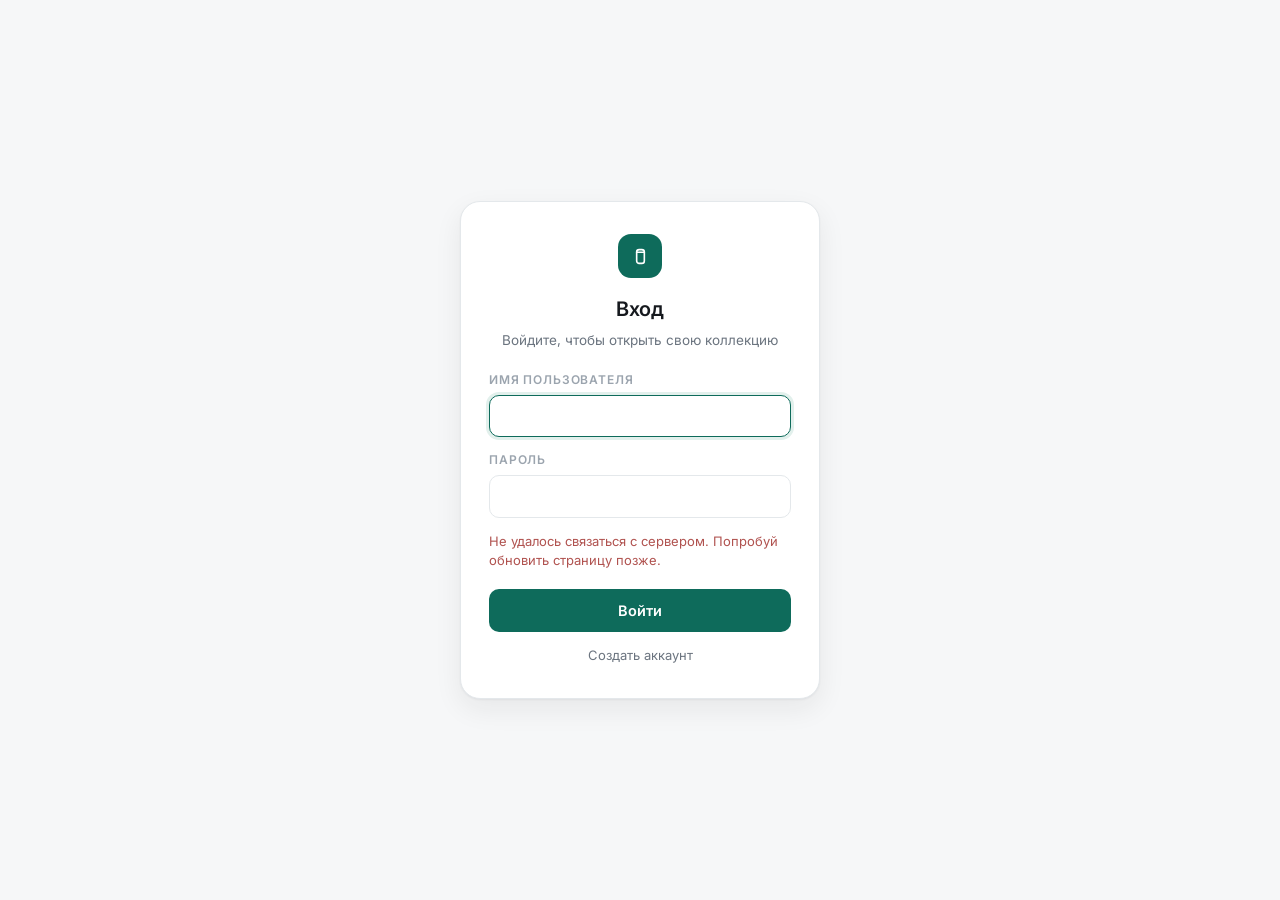
==== commit 7f5e1bb7: "добавление съемки с камеры и скрытие каталожных номеров из интерфейса" ====
--- a/public/index.html
+++ b/public/index.html
@@ -92,8 +92,8 @@
         <option value="">Все вкусы</option>
       </select>
       <select class="select" id="sortBy" aria-label="Сортировка">
-        <option value="number-asc">По номеру (сначала старые)</option>
-        <option value="number-desc">По номеру (сначала новые)</option>
+        <option value="number-desc">Сначала новые</option>
+        <option value="number-asc">Сначала старые</option>
         <option value="rating-desc">По рейтингу</option>
         <option value="brand-asc">По бренду А–Я</option>
       </select>
@@ -132,7 +132,11 @@
         </label>
         <button type="button" class="btn-media-action" id="panelPhotoBtn">
           <svg viewBox="0 0 24 24" fill="none" stroke="currentColor" stroke-width="2" stroke-linecap="round" stroke-linejoin="round" aria-hidden="true" style="width:14px;height:14px"><path d="M23 19a2 2 0 0 1-2 2H3a2 2 0 0 1-2-2V8a2 2 0 0 1 2-2h4l2-3h6l2 3h4a2 2 0 0 1 2 2z"/><circle cx="12" cy="13" r="4"/></svg>
-          <span id="panelPhotoBtnText">Добавить фото</span>
+          <span id="panelPhotoBtnText">Фото</span>
+        </button>
+        <button type="button" class="btn-media-action" id="panelCameraBtn" title="Сделать фото с камеры">
+          <svg viewBox="0 0 24 24" fill="none" stroke="currentColor" stroke-width="2" stroke-linecap="round" stroke-linejoin="round" aria-hidden="true" style="width:14px;height:14px"><path d="M14.5 4h-5L7 7H4a2 2 0 0 0-2 2v9a2 2 0 0 0 2 2h16a2 2 0 0 0 2-2V9a2 2 0 0 0-2-2h-3l-2.5-3z"/><circle cx="12" cy="13" r="3"/></svg>
+          <span>Снять</span>
         </button>
         <button type="button" class="btn-media-action danger" id="panelPhotoRemove" hidden>
           <svg viewBox="0 0 24 24" fill="none" stroke="currentColor" stroke-width="2" stroke-linecap="round" aria-hidden="true" style="width:13px;height:13px"><path d="M6 6l12 12M18 6L6 18"/></svg>
@@ -140,10 +144,10 @@
         </button>
       </div>
       <input type="file" id="panelPhotoInput" accept="image/*" hidden />
+      <input type="file" id="panelCameraInput" accept="image/*" capture="environment" hidden />
     </div>
     <div class="panel-body">
       <header>
-        <p class="panel-number" id="panelNumber"></p>
         <p class="panel-eyebrow" id="panelBrand"></p>
         <h2 class="panel-title" id="panelTitle"></h2>
       </header>
@@ -225,20 +229,28 @@
               <path d="M12 16V4m0 0 4 4m-4-4L8 8" />
               <path d="M4 16v3a1 1 0 0 0 1 1h14a1 1 0 0 0 1-1v-3" />
             </svg>
-            <p>Перетащи фото сюда<br />или нажми, чтобы выбрать файл</p>
+            <p>Перетащи фото сюда или выбери способ загрузки</p>
+            <div class="dz-buttons">
+              <button type="button" class="btn-media-action dz-pick-btn" id="dzPickBtn">
+                <svg viewBox="0 0 24 24" fill="none" stroke="currentColor" stroke-width="2" stroke-linecap="round" stroke-linejoin="round" aria-hidden="true" style="width:14px;height:14px"><path d="M23 19a2 2 0 0 1-2 2H3a2 2 0 0 1-2-2V8a2 2 0 0 1 2-2h4l2-3h6l2 3h4a2 2 0 0 1 2 2z"/><circle cx="12" cy="13" r="4"/></svg>
+                Выбрать файл
+              </button>
+              <button type="button" class="btn-media-action dz-camera-btn" id="dzCameraBtn">
+                <svg viewBox="0 0 24 24" fill="none" stroke="currentColor" stroke-width="2" stroke-linecap="round" stroke-linejoin="round" aria-hidden="true" style="width:14px;height:14px"><path d="M14.5 4h-5L7 7H4a2 2 0 0 0-2 2v9a2 2 0 0 0 2 2h16a2 2 0 0 0 2-2V9a2 2 0 0 0-2-2h-3l-2.5-3z"/><circle cx="12" cy="13" r="3"/></svg>
+                Снять на камеру
+              </button>
+            </div>
           </div>
           <button type="button" class="dz-remove" id="photoRemove" hidden>Убрать фото</button>
         </div>
         <input type="file" id="photoInput" accept="image/*" hidden />
+        <input type="file" id="cameraInput" accept="image/*" capture="environment" hidden />
 
         <div class="field" id="colorField">
           <label class="label" for="colorInput">Цвет банки-заглушки</label>
           <input type="color" id="colorInput" value="#0E6B5B" />
         </div>
-        <div class="field">
-          <label class="label" for="fNumber">Каталожный номер</label>
-          <input type="number" id="fNumber" min="1" step="1" inputmode="numeric" />
-        </div>
+        <input type="hidden" id="fNumber" />
         <div class="field">
           <label class="label" for="fBrand">Бренд *</label>
           <input type="text" id="fBrand" list="brandList" maxlength="60" />
--- a/public/styles.css
+++ b/public/styles.css
@@ -309,7 +309,6 @@
 .card-row {
   display: flex;
   align-items: center;
-  justify-content: space-between;
   gap: 8px;
   min-height: 14px;
 }
@@ -951,6 +950,20 @@
   width: 26px;
   height: 26px;
   color: var(--ink-3);
+}
+
+.dz-buttons {
+  display: flex;
+  align-items: center;
+  justify-content: center;
+  gap: 8px;
+  flex-wrap: wrap;
+  margin-top: 4px;
+}
+
+.dz-buttons .btn-media-action {
+  font-size: 12px;
+  padding: 5px 12px;
 }
 
 .dz-remove {
